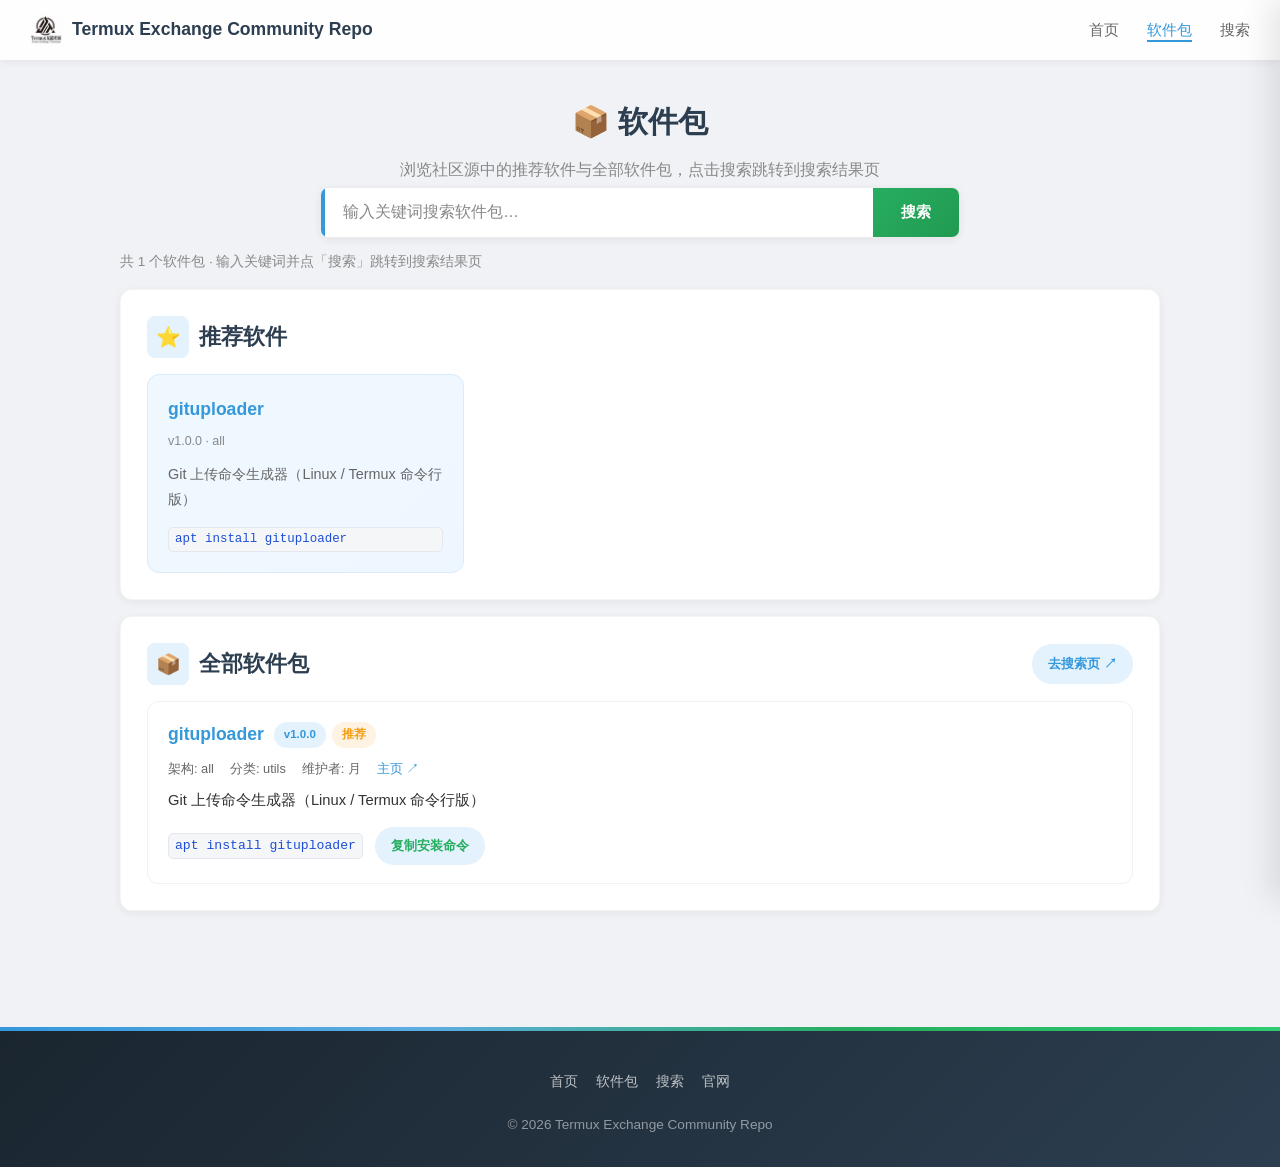
==== docs/package.html @ 614f8c96 "UpdateUI-260906" ====
<!DOCTYPE html>
<html lang="zh-CN">
<head>
<meta charset="UTF-8">
<meta name="viewport" content="width=device-width, initial-scale=1.0">
<meta name="description" content="软件包 - Termux Exchange Community Repo，展示推荐软件与全部软件包，支持搜索跳转。">
<meta name="theme-color" content="#27ae60">
<title>软件包 - Termux Exchange Community Repo</title>
<link rel="icon" href="logo.jpg" type="image/jpeg">
<link rel="stylesheet" href="assets/search.css">
</head>
<body>

<!-- 顶部固定导航 -->
<nav class="top-nav" id="topNav">
  <a class="nav-brand" href="index.html">
    <img src="logo.jpg" alt="Termux Exchange Community Repo logo">
    <span>Termux Exchange Community Repo</span>
  </a>
  <ul class="nav-links">
    <li><a href="index.html">首页</a></li>
    <li><a href="package.html" class="active">软件包</a></li>
    <li><a href="search.html">搜索</a></li>
  </ul>
</nav>

<div class="menu-toggle" id="menuToggle"><span></span><span></span><span></span></div>
<div class="menu-overlay" id="menuOverlay"></div>
<div class="menu" id="menu">
  <button class="close-btn" id="closeMenu" aria-label="关闭菜单">✕</button>
  <ul>
    <li><a href="index.html">🏠 首页</a></li>
    <li><a href="package.html" class="active">📦 软件包</a></li>
    <li><a href="search.html">🔎 搜索</a></li>
  </ul>
  <div class="menu-divider"></div>
  <div class="menu-section-title">镜像源</div>
  <ul>
    <li><a href="index.html#source-status">📡 镜像源状态</a></li>
    <li><a href="index.html#add-source">➕ 一键配置</a></li>
    <li><a href="index.html#security">🔐 安全验证</a></li>
  </ul>
</div>

<main class="content-container">

  <!-- 页头 + 搜索框（最上方） -->
  <div class="page-header">
    <h1>📦 软件包</h1>
    <p>浏览社区源中的推荐软件与全部软件包，点击搜索跳转到搜索结果页</p>
  </div>

  <div class="dl-search-wrap">
    <div class="dl-search-box">
      <input id="searchInput" type="search" placeholder="输入关键词搜索软件包…" autocomplete="off" enterkeyhint="search" aria-label="搜索软件包">
      <button id="searchBtn" type="button" class="dl-search-btn">搜索</button>
    </div>
  </div>
  <p class="result-meta" id="pkgCount">加载中…</p>

  <!-- 推荐软件 -->
  <section class="card" id="recommendedSection" aria-labelledby="rec-title" hidden>
    <div class="card-head">
      <h2 id="rec-title" class="card-title"><span class="card-icon">⭐</span> 推荐软件</h2>
    </div>
    <div class="rec-grid" id="recommendedList">
      <div class="loading">加载中…</div>
    </div>
  </section>

  <!-- 全部软件包 -->
  <section class="card results" aria-labelledby="list-title">
    <div class="card-head">
      <h2 id="list-title" class="card-title"><span class="card-icon">📦</span> 全部软件包</h2>
      <a class="btn mini" href="search.html">去搜索页 ↗</a>
    </div>
    <div id="pkgList">
      <div class="loading">加载软件包数据…</div>
    </div>
  </section>

</main>

<button class="back-to-top" id="backToTop" title="回到顶部">↑</button>

<footer class="footer">
  <div class="footer-inner">
    <div class="footer-links">
      <a href="index.html">首页</a>
      <a href="package.html">软件包</a>
      <a href="search.html">搜索</a>
      <a href="https://1hyql.github.io/termux" target="_blank" rel="noopener noreferrer">官网</a>
    </div>
    <p>&copy; 2026 Termux Exchange Community Repo</p>
  </div>
</footer>

<script src="assets/package.js"></script>
</body>
</html>
---- docs/assets/search.css ----
/* 搜索页/软件包页样式：白色主题，独立于 style.css */

:root {
  --primary: #2c3e50;
  --accent: #3498db;
  --accent-hover: #2980b9;
  --accent-light: #e3f2fd;
  --danger: #e74c3c;
  --success: #27ae60;
  --warning: #f39c12;
  --bg: #f0f2f5;
  --card-bg: #ffffff;
  --text: #333333;
  --text-light: #666666;
  --text-muted: #888888;
  --shadow-sm: 0 2px 8px rgba(0, 0, 0, 0.06);
  --shadow: 0 8px 24px rgba(0, 0, 0, 0.08);
  --shadow-lg: 0 16px 40px rgba(0, 0, 0, 0.12);
  --radius: 12px;
  --radius-sm: 8px;
  --transition: all 0.3s cubic-bezier(0.4, 0, 0.2, 1);
}

* { margin: 0; padding: 0; box-sizing: border-box; }
html { scroll-behavior: smooth; -webkit-text-size-adjust: 100%; }

body {
  background: var(--bg); color: var(--text); line-height: 1.7;
  font-family: 'Segoe UI', 'PingFang SC', 'Microsoft YaHei', 'Noto Sans SC', sans-serif;
  overflow-x: hidden; display: flex; flex-direction: column; min-height: 100vh;
}
a { color: var(--accent); text-decoration: none; }
a:hover { text-decoration: underline; }

/* 顶部固定导航 */
.top-nav {
  position: fixed; top: 0; left: 0; right: 0; height: 60px;
  background: rgba(255, 255, 255, 0.92); backdrop-filter: blur(12px);
  box-shadow: var(--shadow-sm); z-index: 998;
  display: flex; align-items: center; justify-content: space-between; padding: 0 30px; transition: var(--transition);
}
.top-nav.scrolled { box-shadow: var(--shadow); }
.nav-brand { display: flex; align-items: center; gap: 10px; font-size: 1.1rem; font-weight: 700; color: var(--primary); text-decoration: none; }
.nav-brand:hover { text-decoration: none; }
.nav-brand img { width: 32px; height: 32px; border-radius: 7px; object-fit: cover; flex: none; }
.nav-links { display: flex; gap: 28px; list-style: none; }
.nav-links a { text-decoration: none; color: var(--text-light); font-size: 0.95rem; font-weight: 500; position: relative; transition: var(--transition); }
.nav-links a::after { content: ''; position: absolute; bottom: -4px; left: 0; width: 0; height: 2px; background: var(--accent); transition: var(--transition); }
.nav-links a:hover, .nav-links a.active { color: var(--accent); }
.nav-links a:hover::after, .nav-links a.active::after { width: 100%; }

.menu-toggle {
  display: none; position: fixed; top: 14px; right: 18px; z-index: 1000; cursor: pointer;
  width: 32px; height: 32px; flex-direction: column; justify-content: center; align-items: center; gap: 5px;
  background: rgba(255, 255, 255, 0.9); border-radius: 6px; padding: 4px; box-shadow: var(--shadow-sm); border: none;
}
.menu-toggle span { display: block; width: 20px; height: 2.5px; background: var(--primary); border-radius: 2px; transition: 0.3s; }
.menu-toggle.active span:nth-child(1) { transform: rotate(45deg) translate(5px, 5px); }
.menu-toggle.active span:nth-child(2) { opacity: 0; }
.menu-toggle.active span:nth-child(3) { transform: rotate(-45deg) translate(5px, -5px); }
.menu { position: fixed; top: 0; right: -320px; width: 320px; height: 100vh; background: linear-gradient(135deg, #fff 0%, #f8fafc 100%); box-shadow: -10px 0 30px rgba(0, 0, 0, 0.1); transition: right 0.35s cubic-bezier(0.4, 0, 0.2, 1); z-index: 999; padding: 80px 30px 30px; overflow-y: auto; }
.menu.active { right: 0; }
.menu-overlay { position: fixed; inset: 0; background: rgba(0, 0, 0, 0.4); opacity: 0; visibility: hidden; transition: 0.3s; z-index: 998; }
.menu-overlay.active { opacity: 1; visibility: visible; }
.menu ul { list-style: none; }
.menu ul li { margin-bottom: 5px; }
.menu ul li a { display: block; text-decoration: none; color: var(--text); font-size: 1.05rem; font-weight: 500; padding: 13px 18px; border-radius: var(--radius-sm); transition: var(--transition); }
.menu ul li a:hover, .menu ul li a.active { background: var(--accent-light); color: var(--accent); }
.menu-divider { height: 1px; background: linear-gradient(to right, transparent, #e0e0e0, transparent); margin: 15px 0; }
.menu-section-title { font-size: 0.75rem; text-transform: uppercase; letter-spacing: 1.5px; color: var(--text-muted); padding: 10px 18px; font-weight: 600; }
.close-btn { position: absolute; top: 16px; right: 18px; border: none; font-size: 1.3rem; cursor: pointer; color: var(--text-muted); width: 36px; height: 36px; border-radius: 50%; display: flex; align-items: center; justify-content: center; transition: var(--transition); background: transparent; }
.close-btn:hover { background: var(--accent-light); color: var(--accent); }

/* 内容 */
.content-container { max-width: 1080px; margin: 0 auto; padding: 90px 20px 40px; width: 100%; }
.section-header { text-align: center; margin-bottom: 34px; }
.section-header h2 { font-size: 1.9rem; color: var(--primary); margin-bottom: 8px; }
.section-header p { color: var(--text-muted); font-size: 1rem; max-width: 500px; margin: 0 auto; }
.page-header { text-align: center; padding: 6px 0 4px; }
.page-header h1 { font-size: 1.9rem; color: var(--primary); margin-bottom: 8px; }
.page-header p { color: var(--text-muted); font-size: 1rem; }

.card { background: var(--card-bg); border-radius: var(--radius); padding: 26px; box-shadow: var(--shadow-sm); transition: var(--transition); border: 1px solid rgba(0, 0, 0, 0.04); margin: 16px 0; }
.card:hover { box-shadow: var(--shadow); }
.card-head { display: flex; align-items: center; justify-content: space-between; gap: 12px; margin-bottom: 16px; flex-wrap: wrap; }
.card-title { font-size: 1.35rem; color: var(--primary); display: flex; align-items: center; gap: 10px; font-weight: 700; }
.card-icon { width: 42px; height: 42px; border-radius: var(--radius-sm); display: flex; align-items: center; justify-content: center; font-size: 1.25rem; background: var(--accent-light); flex: none; }

/* 推荐 */
.rec-grid { display: grid; grid-template-columns: repeat(auto-fill, minmax(240px, 1fr)); gap: 18px; }
.rec-card { background: linear-gradient(135deg, #f0f8ff 0%, #eef6ff 100%); border: 1px solid #d9ecfc; border-radius: var(--radius); padding: 20px; display: flex; flex-direction: column; gap: 6px; transition: var(--transition); }
.rec-card:hover { transform: translateY(-4px); box-shadow: var(--shadow); border-color: var(--accent); }
.rec-card .rname { font-size: 1.1rem; font-weight: 800; color: var(--accent); word-break: break-all; }
.rec-card .rmeta { font-size: 0.78rem; color: var(--text-muted); }
.rec-card .rdesc { font-size: 0.9rem; color: var(--text-light); margin-top: 4px; }
.rec-card .install { margin-top: auto; padding-top: 10px; }
.rec-card .install code { display: block; font-size: 0.78rem; }

/* 搜索（搜索页一体式搜索框，参考 Termux 社区项目） */
.searchbox { display: flex; gap: 12px; flex-wrap: wrap; }
.searchbox input { flex: 1; min-width: 220px; min-height: 48px; padding: 12px 18px; font-size: 1rem; background: #fff; color: var(--text); border: 1px solid #e2e6ec; border-radius: var(--radius-sm); outline: none; transition: var(--transition); }
.searchbox input::placeholder { color: var(--text-muted); }
.searchbox input:focus { border-color: var(--accent); box-shadow: 0 0 0 3px var(--accent-light); }
.result-meta { color: var(--text-muted); font-size: 0.85rem; margin-top: 12px; }

.dl-search-wrap { max-width: 640px; margin: 0 auto 8px; display: flex; gap: 10px; align-items: stretch; }
.dl-search-box { flex: 1; display: flex; background: #fff; border-radius: var(--radius-sm); overflow: hidden; box-shadow: var(--shadow-sm); border: 1px solid rgba(0, 0, 0, 0.08); }
.dl-search-box input { flex: 1; min-width: 0; border: none; outline: none; padding: 14px 18px; font-size: 1rem; background: transparent; border-left: 4px solid var(--accent); color: var(--text); }
.dl-search-box input::placeholder { color: var(--text-muted); }
.dl-search-btn { background: linear-gradient(135deg, var(--success) 0%, #219a52 100%); color: #fff; border: none; padding: 14px 28px; font-weight: 600; cursor: pointer; transition: var(--transition); font-size: 0.95rem; flex: none; }
.dl-search-btn:hover { filter: brightness(1.1); }

/* 结果列表 */
.pkg-list { display: flex; flex-direction: column; gap: 14px; margin-top: 6px; }
.pkg-card { background: #fff; border: 1px solid rgba(0, 0, 0, 0.05); border-radius: var(--radius); padding: 18px 20px; transition: var(--transition); }
.pkg-card:hover { box-shadow: var(--shadow); transform: translateY(-2px); }
.pkg-card .pkg-head { display: flex; align-items: center; gap: 10px; flex-wrap: wrap; }
.pkg-card .pkg-name { font-size: 1.1rem; font-weight: 700; color: var(--accent); word-break: break-all; }
.pkg-badges { display: flex; gap: 6px; flex-wrap: wrap; }
.badge { font-size: 0.72rem; font-weight: 700; padding: 3px 10px; border-radius: 50px; background: #eef1f5; color: var(--text-muted); }
.badge.rec { background: #fef3e2; color: var(--warning); }
.badge.ver { background: var(--accent-light); color: var(--accent); }
.pkg-card .pkg-meta { font-size: 0.8rem; color: var(--text-light); margin-top: 8px; display: flex; flex-wrap: wrap; gap: 6px 16px; }
.pkg-card .pkg-desc { font-size: 0.92rem; color: var(--text); margin-top: 8px; }
.pkg-card .pkg-actions { display: flex; gap: 12px; align-items: center; margin-top: 14px; flex-wrap: wrap; }
.pkg-card .pkg-install { font-size: 0.82rem; }

/* 代码 / 按钮 */
code { font-family: ui-monospace, SFMono-Regular, Menlo, Consolas, monospace; background: #f4f6f8; border: 1px solid #e4e8ee; border-radius: 5px; padding: 1px 6px; font-size: 0.9em; color: #1d4ed8; }
.btn { display: inline-flex; align-items: center; justify-content: center; gap: 8px; padding: 12px 26px; border-radius: 50px; font-weight: 600; font-size: 0.95rem; transition: var(--transition); border: none; cursor: pointer; min-height: 44px; }
.btn:hover { transform: translateY(-2px); }
.btn-ghost { background: transparent; border: 1px solid #e2e6ec; color: var(--text-light); min-width: 90px; }
.btn-ghost:hover { color: var(--accent); border-color: var(--accent); background: #fff; }
.btn-primary { background: linear-gradient(135deg, var(--accent) 0%, var(--accent-hover) 100%); color: #fff; box-shadow: 0 4px 15px rgba(52, 152, 219, 0.35); }
.btn-search { background: linear-gradient(135deg, var(--success) 0%, #219a52 100%); color: #fff; box-shadow: 0 4px 15px rgba(39, 174, 96, 0.35); }
.btn-search:hover { box-shadow: 0 8px 25px rgba(39, 174, 96, 0.45); }
.mini { padding: 9px 16px; font-size: 0.82rem; min-height: 38px; background: var(--accent-light); color: var(--accent); }
.mini:hover { background: var(--accent); color: #fff; }
.mini [data-done] { color: var(--success); }
.mini:hover [data-done] { color: #fff; }

/* 空态 / 错误 */
.loading { color: var(--text-muted); padding: 20px 0; text-align: center; }
.empty-state { color: var(--text-muted); text-align: center; padding: 30px 12px; }
.empty-state strong { color: var(--text); display: block; margin-bottom: 5px; }
.error-state { color: var(--danger); text-align: center; padding: 30px 12px; }
.error-state strong { display: block; margin-bottom: 5px; }

/* 提示浮层 */
.toast {
  position: fixed; left: 50%; bottom: 28px; transform: translateX(-50%);
  background: var(--primary); color: #fff; border-radius: 50px;
  padding: 11px 20px; font-size: 0.9rem; font-weight: 600;
  box-shadow: var(--shadow-lg); z-index: 1200; opacity: 0; transition: opacity 0.25s; pointer-events: none;
}
.toast.show { opacity: 1; }

/* 返回顶部 / 动画 */
.back-to-top { position: fixed; bottom: 30px; right: 30px; width: 46px; height: 46px; background: linear-gradient(135deg, var(--accent) 0%, var(--accent-hover) 100%); color: #fff; border: none; border-radius: 50%; cursor: pointer; display: flex; align-items: center; justify-content: center; font-size: 1.2rem; box-shadow: 0 4px 15px rgba(52, 152, 219, 0.4); opacity: 0; visibility: hidden; transition: var(--transition); z-index: 997; }
.back-to-top.visible { opacity: 1; visibility: visible; }
.back-to-top:hover { transform: translateY(-3px); }
.will-animate { opacity: 0; transform: translateY(24px); }
.animate-in { opacity: 1; transform: none; transition: opacity 0.5s ease, transform 0.5s ease; }

/* 页脚 */
footer.footer { background: linear-gradient(135deg, #1a252f 0%, #2c3e50 100%); color: rgba(255, 255, 255, 0.8); text-align: center; padding: 42px 20px 26px; margin-top: 60px; position: relative; }
footer.footer::before { content: ''; position: absolute; top: 0; left: 0; right: 0; height: 4px; background: linear-gradient(90deg, var(--accent), #5dade2, var(--success), #2ecc71); }
.footer-inner { max-width: 880px; margin: 0 auto; }
.footer-links { display: flex; justify-content: center; flex-wrap: wrap; gap: 18px; margin-bottom: 20px; }
.footer-links a { color: rgba(255, 255, 255, 0.7); text-decoration: none; font-size: 0.9rem; transition: var(--transition); }
.footer-links a:hover { color: var(--accent); }
footer.footer p { font-size: 0.85rem; color: rgba(255, 255, 255, 0.5); margin: 4px 0; }
.back-home { margin-top: 18px; text-align: center; }

/* 移动端 */
@media (max-width: 820px) {
  .top-nav { padding: 0 60px 0 20px; }
  .nav-links { display: none; }
  .menu-toggle { display: flex; }
}
@media (max-width: 560px) {
  .nav-brand { font-size: 1rem; }
  .nav-brand img { width: 28px; height: 28px; }
  .card { padding: 18px; }
  .section-header h2 { font-size: 1.5rem; }
  .pkg-card .pkg-actions { flex-direction: column; align-items: stretch; }
  .pkg-card .pkg-actions > * { width: 100%; }
  .btn { width: 100%; }
  .mini { width: auto; }
  .dl-search-wrap { flex-wrap: wrap; }
  .dl-search-box input { padding: 12px 14px; font-size: 0.9rem; }
  .dl-search-btn { padding: 12px 20px; font-size: 0.85rem; }
}
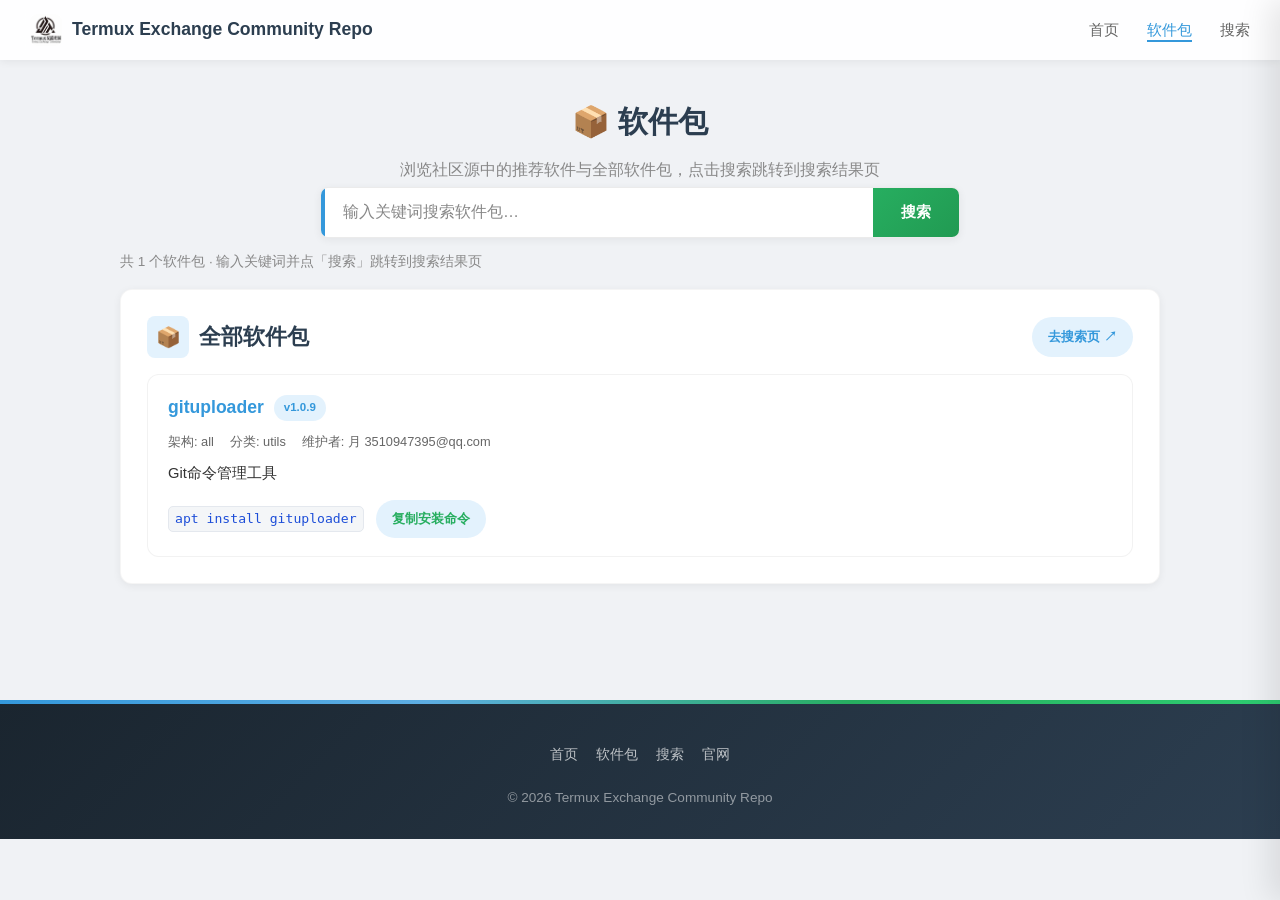
==== commit 7adfbcf5: "RenameRepo-260917" ====
--- a/docs/package.html
+++ b/docs/package.html
@@ -34,9 +34,9 @@
     <li><a href="search.html">🔎 搜索</a></li>
   </ul>
   <div class="menu-divider"></div>
-  <div class="menu-section-title">镜像源</div>
+  <div class="menu-section-title">软件源</div>
   <ul>
-    <li><a href="index.html#source-status">📡 镜像源状态</a></li>
+    <li><a href="index.html#source-status">📡 软件源状态</a></li>
     <li><a href="index.html#add-source">➕ 一键配置</a></li>
     <li><a href="index.html#security">🔐 安全验证</a></li>
   </ul>
@@ -97,4 +97,4 @@
 
 <script src="assets/package.js"></script>
 </body>
-</html>+</html>
